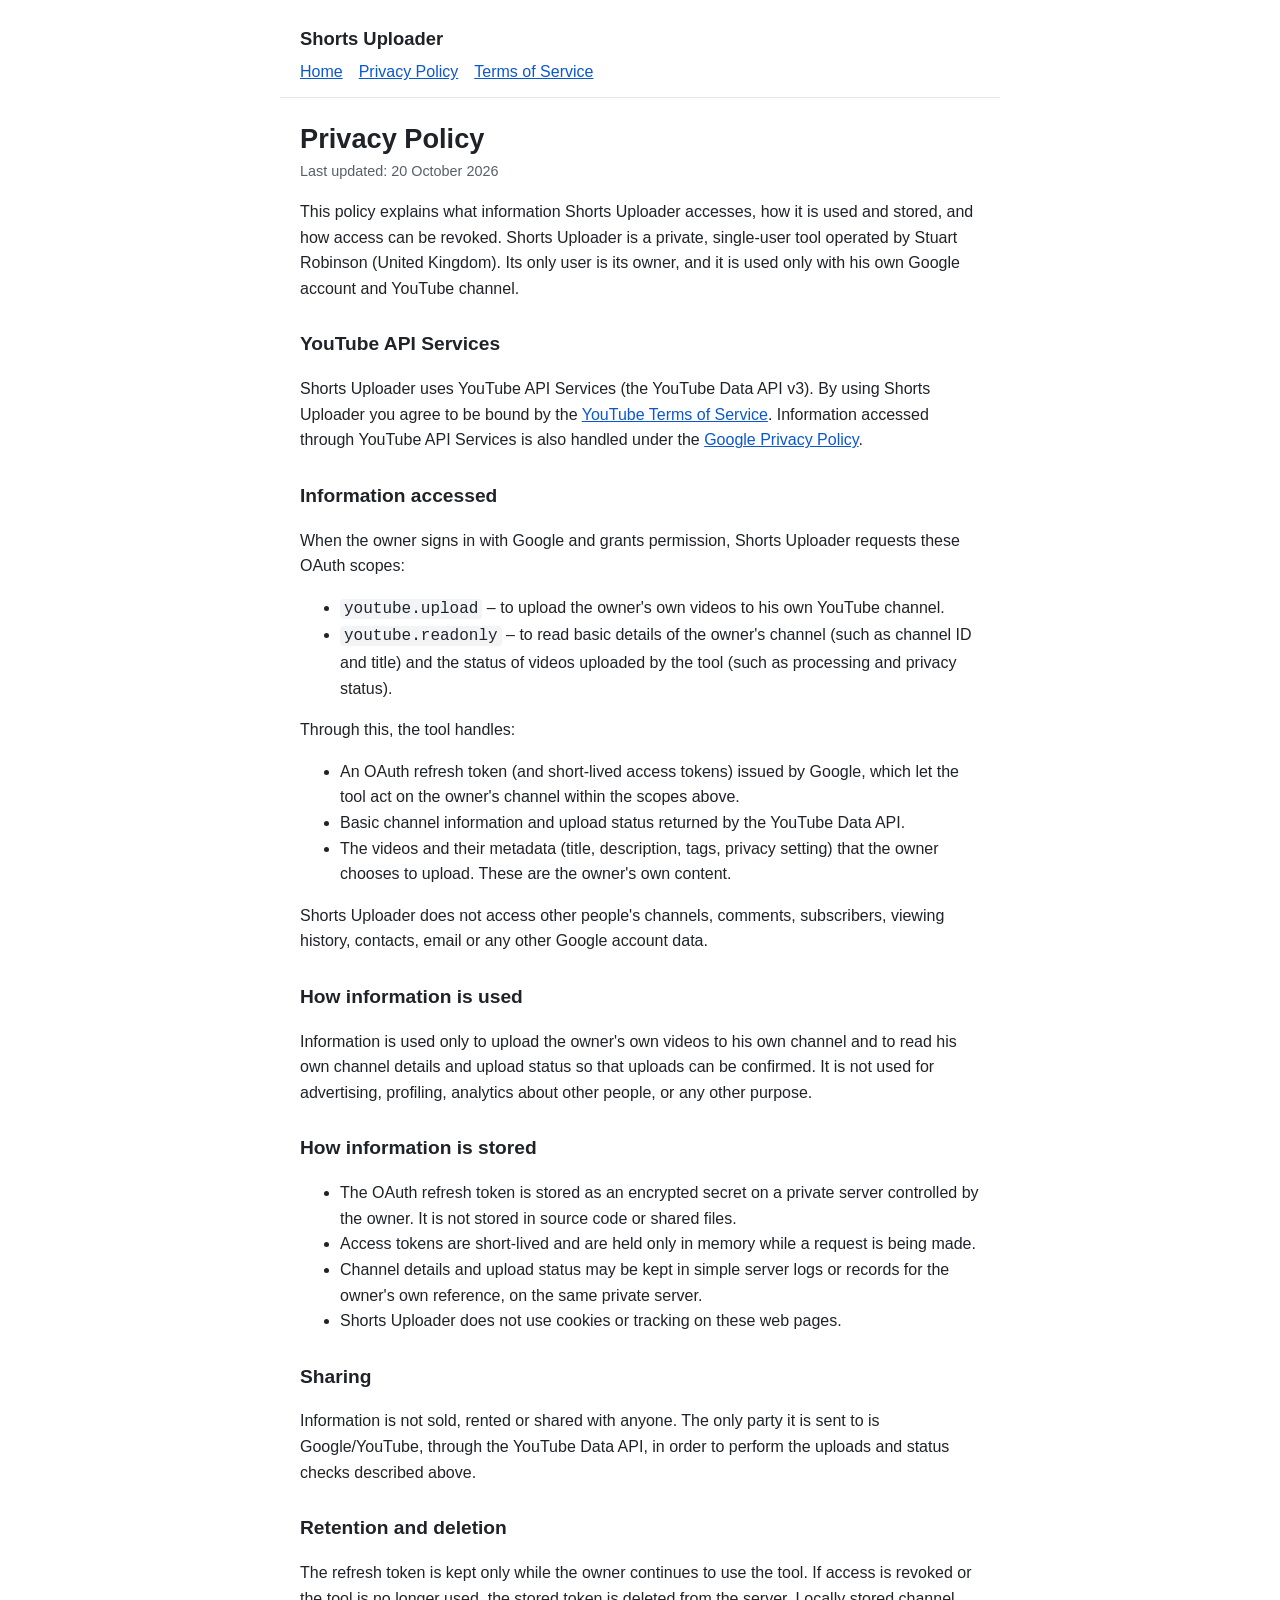
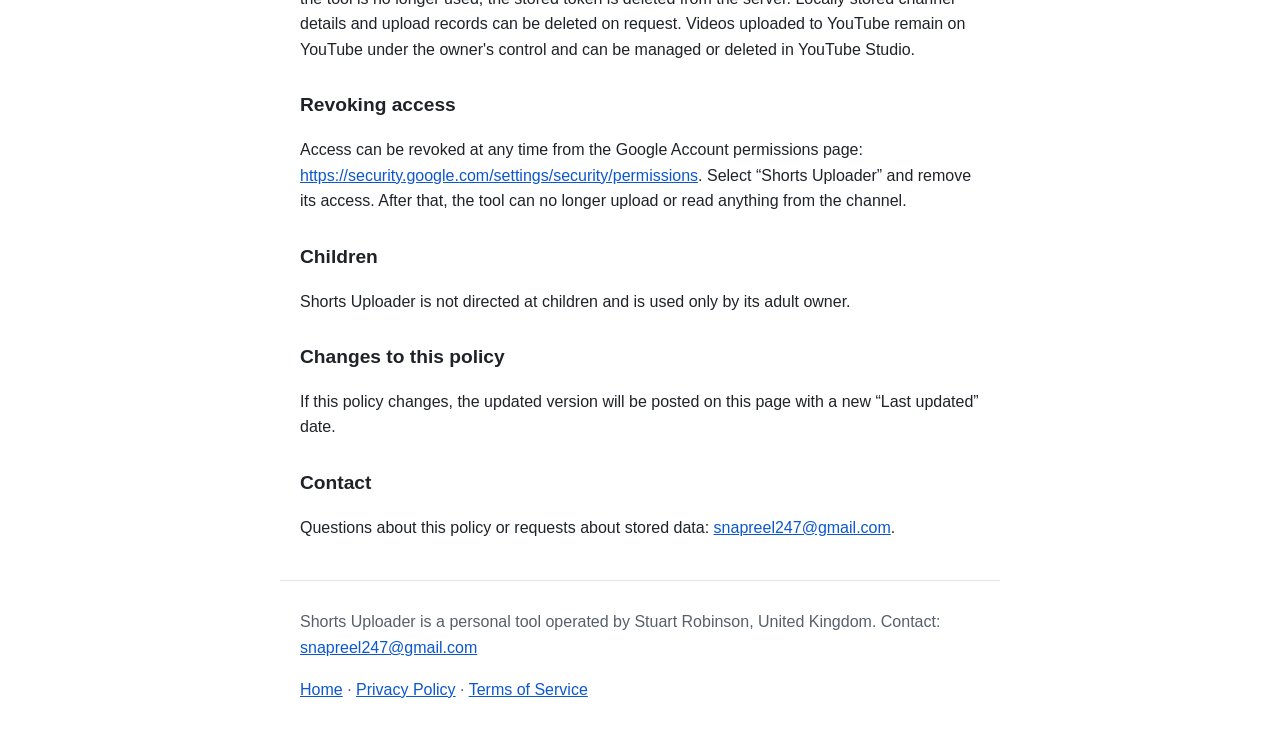
==== privacy.html @ 1ae4d73e "Shorts Uploader pages" ====
<!DOCTYPE html>
<html lang="en-GB">
<head>
<meta charset="utf-8">
<meta name="viewport" content="width=device-width, initial-scale=1">
<title>Privacy Policy – Shorts Uploader</title>
<meta name="description" content="Privacy Policy for Shorts Uploader: what data is accessed, how it is stored and how to revoke access.">
<link rel="stylesheet" href="style.css">
</head>
<body>
<header>
  <a class="brand" href="index.html">Shorts Uploader</a>
  <nav><a href="index.html">Home</a><a href="privacy.html">Privacy Policy</a><a href="terms.html">Terms of Service</a></nav>
</header>
<main>
<h1>Privacy Policy</h1>
<p class="meta">Last updated: 20 October 2026</p>

<p>This policy explains what information Shorts Uploader accesses, how it is used and stored, and how access can be revoked. Shorts Uploader is a private, single-user tool operated by Stuart Robinson (United Kingdom). Its only user is its owner, and it is used only with his own Google account and YouTube channel.</p>

<h2>YouTube API Services</h2>
<p>Shorts Uploader uses YouTube API Services (the YouTube Data API v3). By using Shorts Uploader you agree to be bound by the <a href="https://www.youtube.com/t/terms">YouTube Terms of Service</a>. Information accessed through YouTube API Services is also handled under the <a href="https://policies.google.com/privacy">Google Privacy Policy</a>.</p>

<h2>Information accessed</h2>
<p>When the owner signs in with Google and grants permission, Shorts Uploader requests these OAuth scopes:</p>
<ul>
  <li><code>youtube.upload</code> – to upload the owner's own videos to his own YouTube channel.</li>
  <li><code>youtube.readonly</code> – to read basic details of the owner's channel (such as channel ID and title) and the status of videos uploaded by the tool (such as processing and privacy status).</li>
</ul>
<p>Through this, the tool handles:</p>
<ul>
  <li>An OAuth refresh token (and short-lived access tokens) issued by Google, which let the tool act on the owner's channel within the scopes above.</li>
  <li>Basic channel information and upload status returned by the YouTube Data API.</li>
  <li>The videos and their metadata (title, description, tags, privacy setting) that the owner chooses to upload. These are the owner's own content.</li>
</ul>
<p>Shorts Uploader does not access other people's channels, comments, subscribers, viewing history, contacts, email or any other Google account data.</p>

<h2>How information is used</h2>
<p>Information is used only to upload the owner's own videos to his own channel and to read his own channel details and upload status so that uploads can be confirmed. It is not used for advertising, profiling, analytics about other people, or any other purpose.</p>

<h2>How information is stored</h2>
<ul>
  <li>The OAuth refresh token is stored as an encrypted secret on a private server controlled by the owner. It is not stored in source code or shared files.</li>
  <li>Access tokens are short-lived and are held only in memory while a request is being made.</li>
  <li>Channel details and upload status may be kept in simple server logs or records for the owner's own reference, on the same private server.</li>
  <li>Shorts Uploader does not use cookies or tracking on these web pages.</li>
</ul>

<h2>Sharing</h2>
<p>Information is not sold, rented or shared with anyone. The only party it is sent to is Google/YouTube, through the YouTube Data API, in order to perform the uploads and status checks described above.</p>

<h2>Retention and deletion</h2>
<p>The refresh token is kept only while the owner continues to use the tool. If access is revoked or the tool is no longer used, the stored token is deleted from the server. Locally stored channel details and upload records can be deleted on request. Videos uploaded to YouTube remain on YouTube under the owner's control and can be managed or deleted in YouTube Studio.</p>

<h2>Revoking access</h2>
<p>Access can be revoked at any time from the Google Account permissions page: <a href="https://security.google.com/settings/security/permissions">https://security.google.com/settings/security/permissions</a>. Select “Shorts Uploader” and remove its access. After that, the tool can no longer upload or read anything from the channel.</p>

<h2>Children</h2>
<p>Shorts Uploader is not directed at children and is used only by its adult owner.</p>

<h2>Changes to this policy</h2>
<p>If this policy changes, the updated version will be posted on this page with a new “Last updated” date.</p>

<h2>Contact</h2>
<p>Questions about this policy or requests about stored data: <a href="mailto:snapreel247@gmail.com">snapreel247@gmail.com</a>.</p>
</main>
<footer>
  <p>Shorts Uploader is a personal tool operated by Stuart Robinson, United Kingdom. Contact: <a href="mailto:snapreel247@gmail.com">snapreel247@gmail.com</a></p>
  <p><a href="index.html">Home</a> · <a href="privacy.html">Privacy Policy</a> · <a href="terms.html">Terms of Service</a></p>
</footer>
</body>
</html>
---- style.css ----
*{box-sizing:border-box}
body{margin:0;font-family:-apple-system,BlinkMacSystemFont,"Segoe UI",Roboto,Helvetica,Arial,sans-serif;line-height:1.6;color:#1f2328;background:#fff}
main,header,footer{max-width:720px;margin:0 auto;padding:0 20px}
header{padding-top:24px;border-bottom:1px solid #e5e7eb;padding-bottom:12px}
header a.brand{font-weight:700;font-size:1.15rem;color:#1f2328;text-decoration:none}
nav{margin-top:6px}
nav a{margin-right:16px}
h1{font-size:1.7rem;line-height:1.25;margin:24px 0 4px}
h2{font-size:1.2rem;margin:28px 0 8px}
p,li{font-size:1rem}
a{color:#0b57d0}
.meta{color:#57606a;font-size:.9rem;margin-top:0}
footer{border-top:1px solid #e5e7eb;margin-top:40px;padding-top:12px;padding-bottom:32px;color:#57606a;font-size:.9rem}
code{background:#f3f4f6;padding:1px 4px;border-radius:4px}
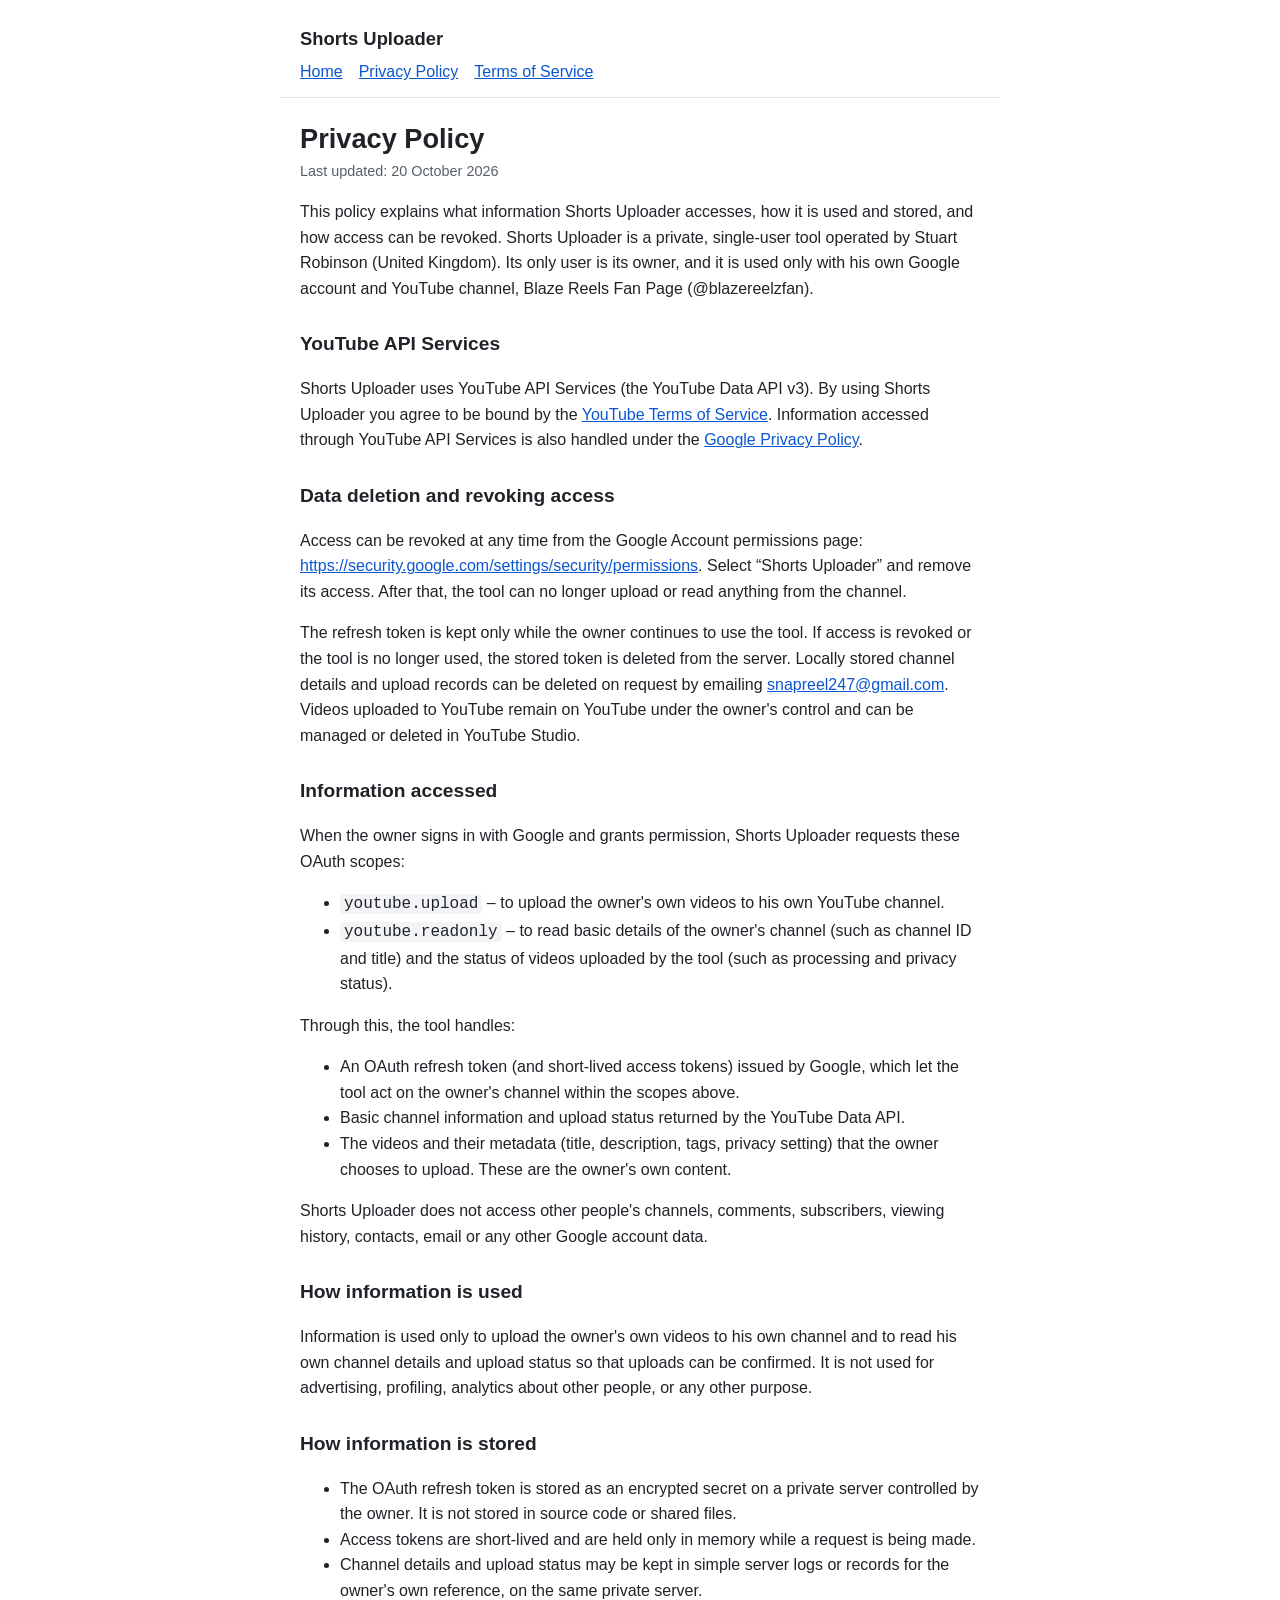
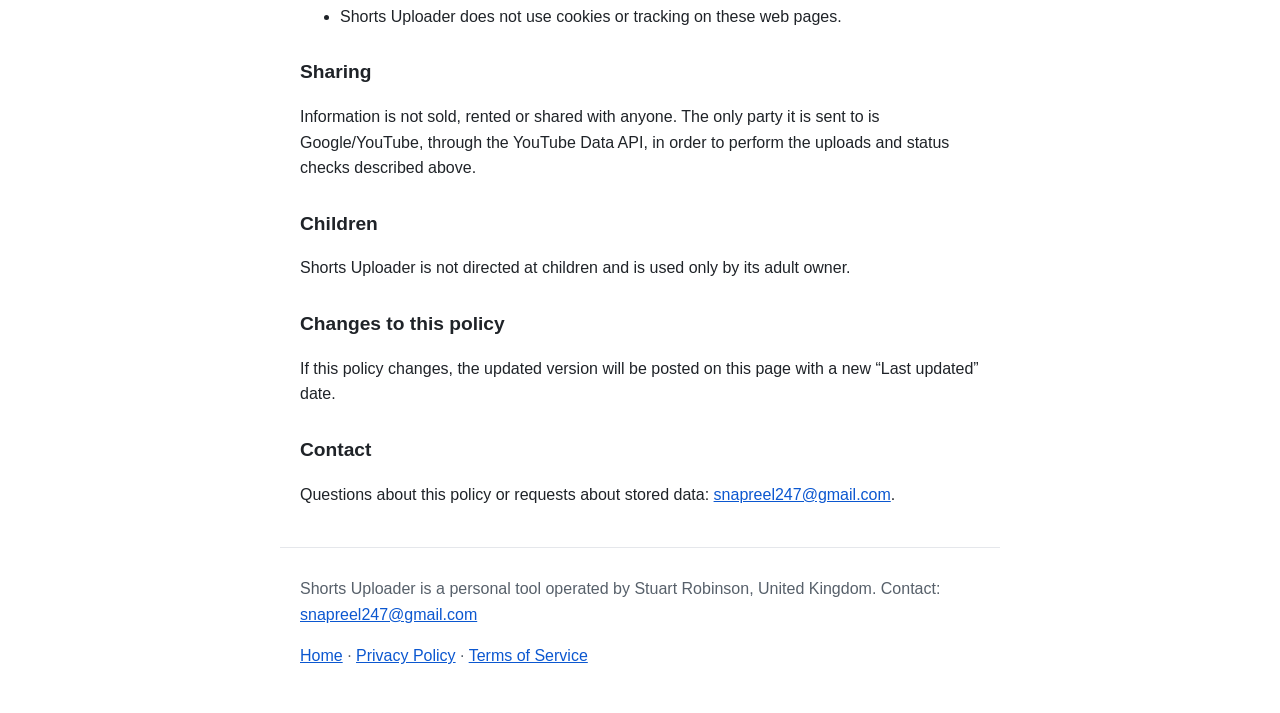
==== commit 37a2b9b1: "Add Developed with YouTube badge, prominent policy links; move deletion/revocation section up in pri" ====
--- a/privacy.html
+++ b/privacy.html
@@ -16,10 +16,14 @@
 <h1>Privacy Policy</h1>
 <p class="meta">Last updated: 20 October 2026</p>
 
-<p>This policy explains what information Shorts Uploader accesses, how it is used and stored, and how access can be revoked. Shorts Uploader is a private, single-user tool operated by Stuart Robinson (United Kingdom). Its only user is its owner, and it is used only with his own Google account and YouTube channel.</p>
+<p>This policy explains what information Shorts Uploader accesses, how it is used and stored, and how access can be revoked. Shorts Uploader is a private, single-user tool operated by Stuart Robinson (United Kingdom). Its only user is its owner, and it is used only with his own Google account and YouTube channel, Blaze Reels Fan Page (@blazereelzfan).</p>
 
-<h2>YouTube API Services</h2>
+<h2 id="youtube-api-services">YouTube API Services</h2>
 <p>Shorts Uploader uses YouTube API Services (the YouTube Data API v3). By using Shorts Uploader you agree to be bound by the <a href="https://www.youtube.com/t/terms">YouTube Terms of Service</a>. Information accessed through YouTube API Services is also handled under the <a href="https://policies.google.com/privacy">Google Privacy Policy</a>.</p>
+
+<h2>Data deletion and revoking access</h2>
+<p>Access can be revoked at any time from the Google Account permissions page: <a href="https://security.google.com/settings/security/permissions">https://security.google.com/settings/security/permissions</a>. Select “Shorts Uploader” and remove its access. After that, the tool can no longer upload or read anything from the channel.</p>
+<p>The refresh token is kept only while the owner continues to use the tool. If access is revoked or the tool is no longer used, the stored token is deleted from the server. Locally stored channel details and upload records can be deleted on request by emailing <a href="mailto:snapreel247@gmail.com">snapreel247@gmail.com</a>. Videos uploaded to YouTube remain on YouTube under the owner's control and can be managed or deleted in YouTube Studio.</p>
 
 <h2>Information accessed</h2>
 <p>When the owner signs in with Google and grants permission, Shorts Uploader requests these OAuth scopes:</p>
@@ -49,12 +53,6 @@
 <h2>Sharing</h2>
 <p>Information is not sold, rented or shared with anyone. The only party it is sent to is Google/YouTube, through the YouTube Data API, in order to perform the uploads and status checks described above.</p>
 
-<h2>Retention and deletion</h2>
-<p>The refresh token is kept only while the owner continues to use the tool. If access is revoked or the tool is no longer used, the stored token is deleted from the server. Locally stored channel details and upload records can be deleted on request. Videos uploaded to YouTube remain on YouTube under the owner's control and can be managed or deleted in YouTube Studio.</p>
-
-<h2>Revoking access</h2>
-<p>Access can be revoked at any time from the Google Account permissions page: <a href="https://security.google.com/settings/security/permissions">https://security.google.com/settings/security/permissions</a>. Select “Shorts Uploader” and remove its access. After that, the tool can no longer upload or read anything from the channel.</p>
-
 <h2>Children</h2>
 <p>Shorts Uploader is not directed at children and is used only by its adult owner.</p>
 
--- a/style.css
+++ b/style.css
@@ -12,3 +12,10 @@
 .meta{color:#57606a;font-size:.9rem;margin-top:0}
 footer{border-top:1px solid #e5e7eb;margin-top:40px;padding-top:12px;padding-bottom:32px;color:#57606a;font-size:.9rem}
 code{background:#f3f4f6;padding:1px 4px;border-radius:4px}
+.policy-links{margin:12px 0 16px}
+.btn{display:inline-block;padding:6px 14px;margin-right:8px;border:1px solid #0b57d0;border-radius:6px;font-weight:600;text-decoration:none}
+.yt-box{display:flex;gap:16px;align-items:center;border:1px solid #e5e7eb;border-radius:8px;padding:12px 16px;margin:20px 0;background:#fff}
+.yt-box h2{margin:0 0 4px;font-size:1.05rem}
+.yt-box p{margin:0;font-size:.95rem}
+.yt-badge{flex:0 0 auto;line-height:0}
+@media (max-width:560px){.yt-box{flex-direction:column;align-items:flex-start}}
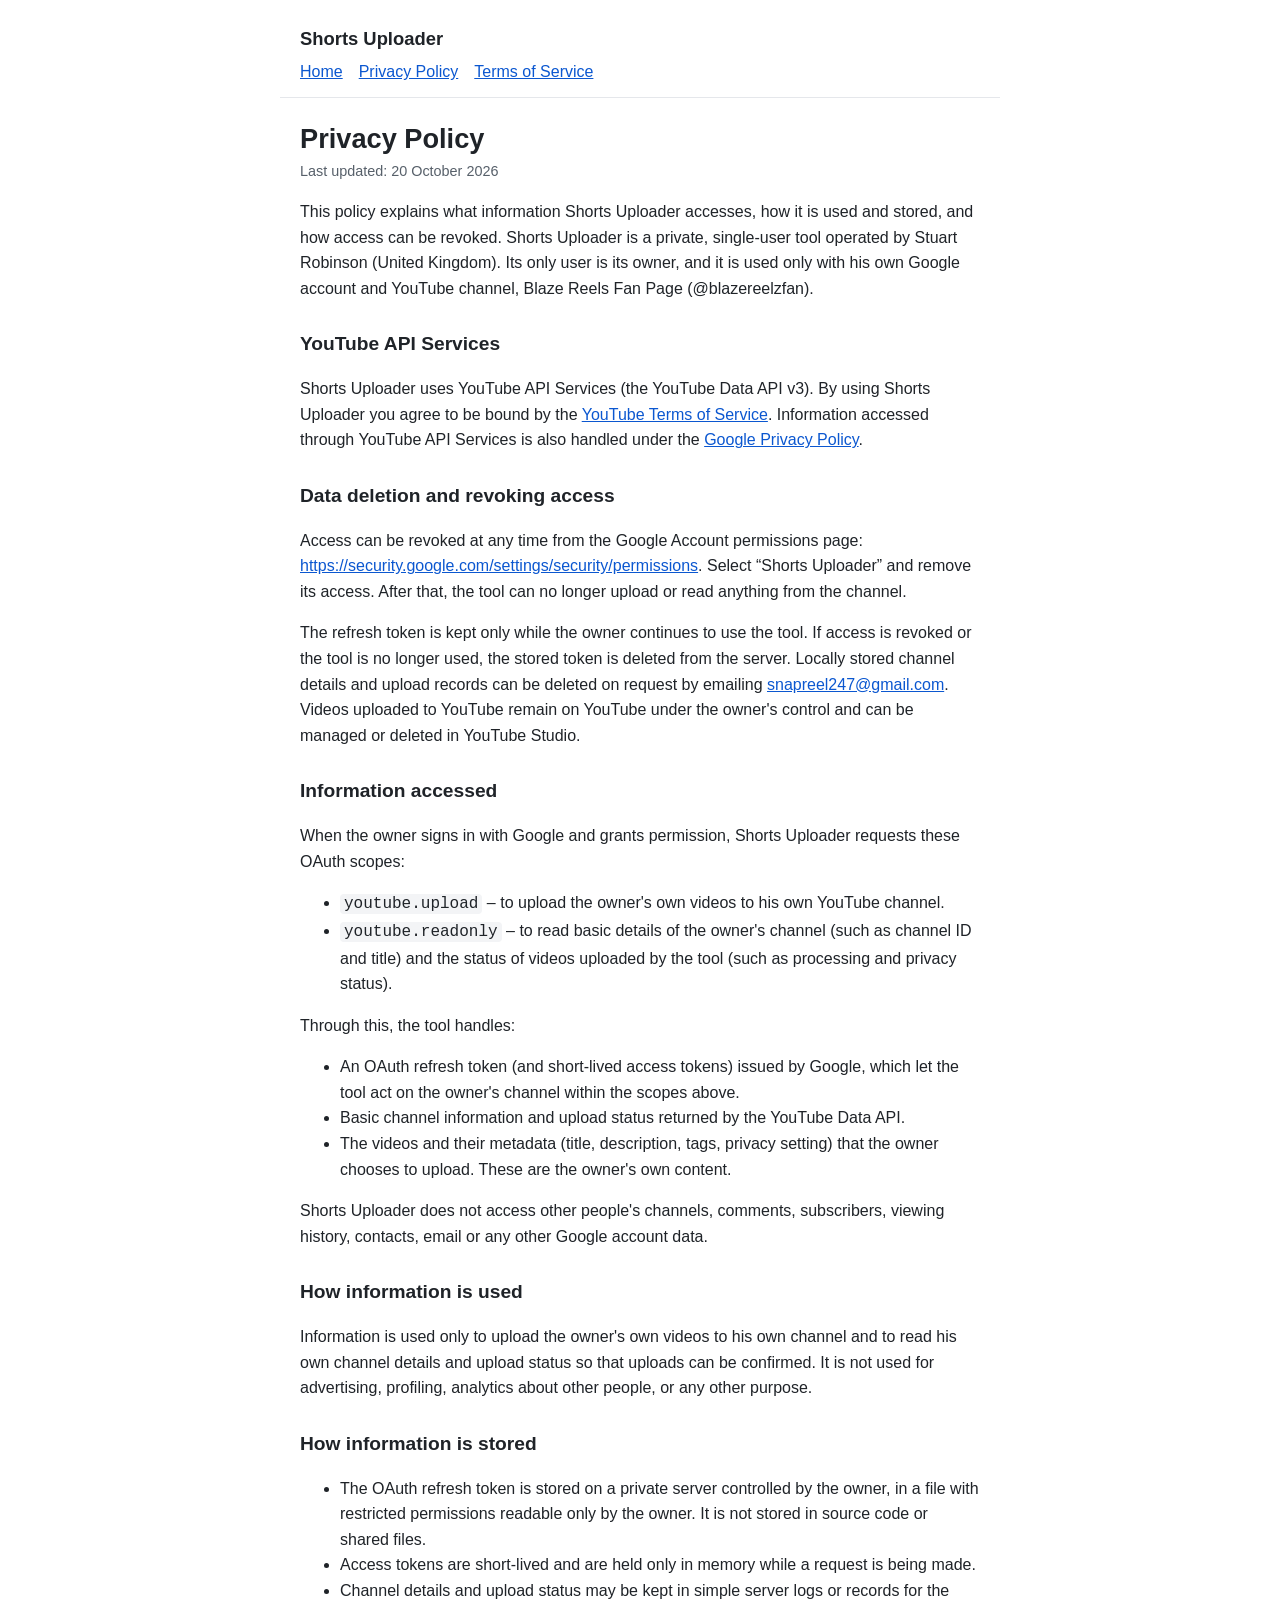
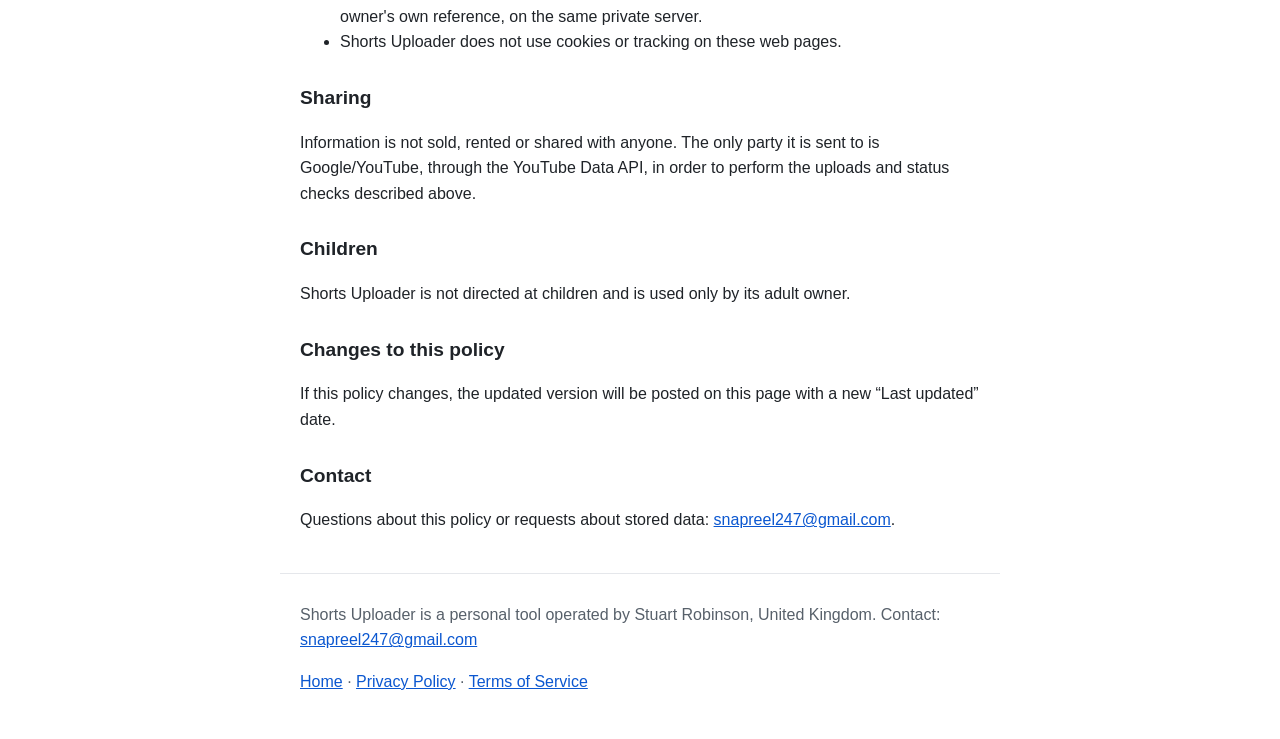
==== commit 49237bcb: "Accurate token storage wording" ====
--- a/privacy.html
+++ b/privacy.html
@@ -44,7 +44,7 @@
 
 <h2>How information is stored</h2>
 <ul>
-  <li>The OAuth refresh token is stored as an encrypted secret on a private server controlled by the owner. It is not stored in source code or shared files.</li>
+  <li>The OAuth refresh token is stored on a private server controlled by the owner, in a file with restricted permissions readable only by the owner. It is not stored in source code or shared files.</li>
   <li>Access tokens are short-lived and are held only in memory while a request is being made.</li>
   <li>Channel details and upload status may be kept in simple server logs or records for the owner's own reference, on the same private server.</li>
   <li>Shorts Uploader does not use cookies or tracking on these web pages.</li>
